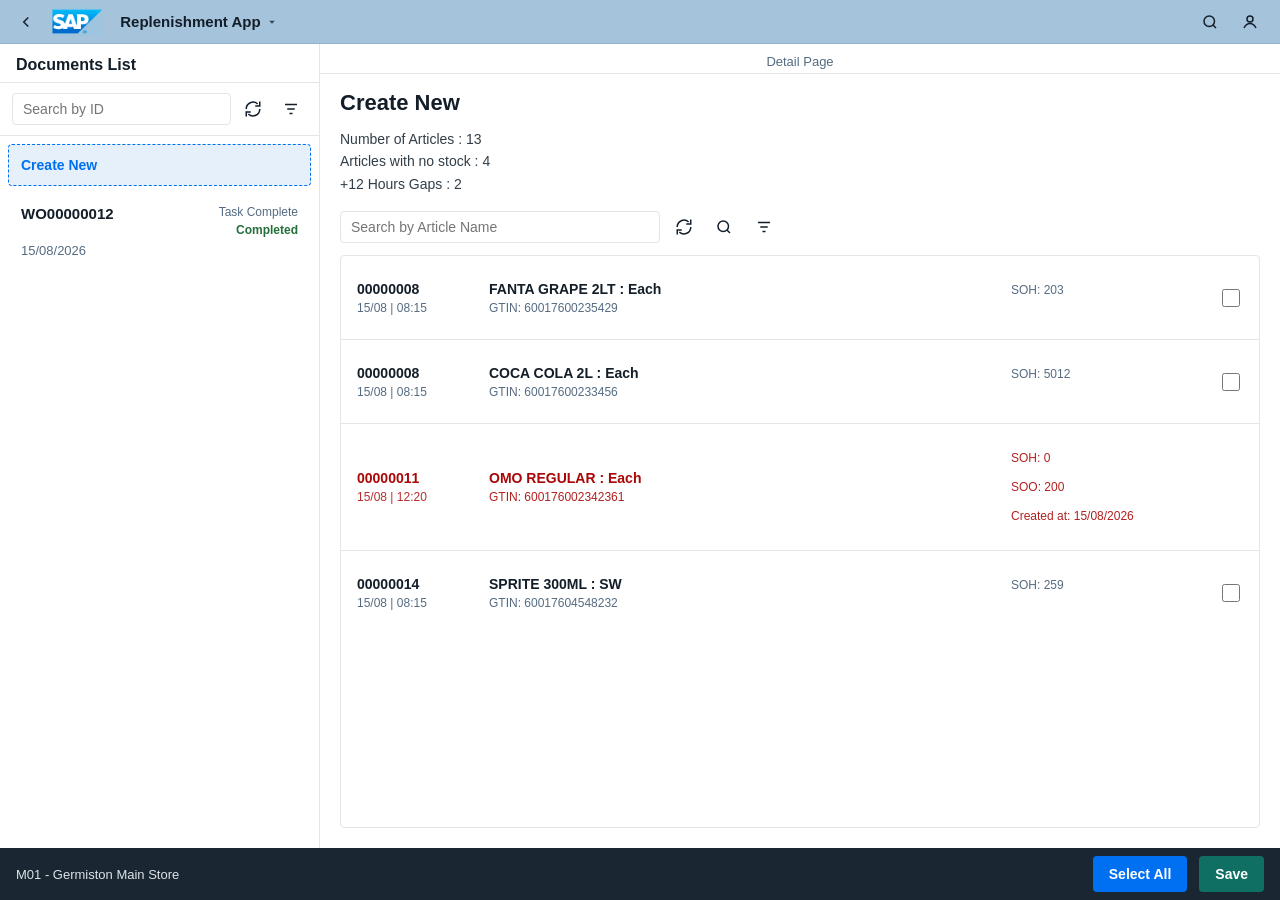
==== prototype/gap-scan/index.html @ 7745e5ff "Initial commit: replenishment gap-scan prototype and Streamlit app - Gap-scan HTML/JS/CSS prototype " ====
<!DOCTYPE html>
<html lang="en">
  <head>
    <meta charset="UTF-8" />
    <meta name="viewport" content="width=device-width, initial-scale=1.0" />
    <title>Replenishment App</title>
    <link rel="stylesheet" href="styles.css" />
  </head>
  <body>
    <div class="app">
      <header class="shell" role="banner">
        <div class="shell__left">
          <button type="button" class="shell__btn" aria-label="Back">
            <svg width="18" height="18" viewBox="0 0 24 24" fill="none" stroke="currentColor" stroke-width="2" aria-hidden="true">
              <path d="M15 18l-6-6 6-6" />
            </svg>
          </button>
          <div class="shell__logo">
            <img
              class="shell__logo-img"
              src="assets/sap-logo.png"
              alt="SAP"
              width="60"
              height="30"
            />
          </div>
          <div class="shell__title-wrap">
            <button type="button" class="shell__title">
              Replenishment App
              <svg class="shell__chevron" viewBox="0 0 24 24" fill="currentColor" aria-hidden="true">
                <path d="M7 10l5 5 5-5H7z" />
              </svg>
            </button>
          </div>
        </div>
        <div class="shell__right">
          <button type="button" class="shell__btn" aria-label="Search">
            <svg width="18" height="18" viewBox="0 0 24 24" fill="none" stroke="currentColor" stroke-width="2">
              <circle cx="11" cy="11" r="7" />
              <path d="M20 20l-4-4" />
            </svg>
          </button>
          <button type="button" class="shell__btn" aria-label="User profile">
            <svg width="18" height="18" viewBox="0 0 24 24" fill="none" stroke="currentColor" stroke-width="2">
              <circle cx="12" cy="8" r="4" />
              <path d="M4 20c2-4 6-6 8-6s6 2 8 6" />
            </svg>
          </button>
        </div>
      </header>

      <div class="main-split">
        <aside class="master" aria-label="Documents list">
          <div class="master__header">Documents List</div>
          <div class="master__toolbar">
            <div class="search-field">
              <input id="doc-search" type="search" placeholder="Search by ID" autocomplete="off" />
            </div>
            <button type="button" class="icon-btn" id="btn-refresh-docs" aria-label="Refresh">
              <svg width="18" height="18" viewBox="0 0 24 24" fill="none" stroke="currentColor" stroke-width="2">
                <path d="M21 2v6h-6M3 12a9 9 0 0115.2-6.7M3 22v-6h6M21 12a9 9 0 01-15.2 6.7" />
              </svg>
            </button>
            <button type="button" class="icon-btn" id="btn-filter-docs" aria-label="Filter">
              <svg width="18" height="18" viewBox="0 0 24 24" fill="none" stroke="currentColor" stroke-width="2">
                <path d="M4 6h16M7 12h10M10 18h4" />
              </svg>
            </button>
          </div>
          <div class="master__list" id="master-list"></div>
        </aside>

        <main class="detail">
          <div class="detail__page-label">Detail Page</div>
          <div class="detail__body">
            <h1 class="detail__title" id="detail-title">Create New</h1>
            <ul class="detail__summary" id="detail-summary"></ul>
            <div class="detail__toolbar">
              <div class="search-field">
                <input id="article-search" type="search" placeholder="Search by Article Name" autocomplete="off" />
              </div>
              <button type="button" class="icon-btn" id="btn-refresh-articles" aria-label="Refresh">
                <svg width="18" height="18" viewBox="0 0 24 24" fill="none" stroke="currentColor" stroke-width="2">
                  <path d="M21 2v6h-6M3 12a9 9 0 0115.2-6.7M3 22v-6h6M21 12a9 9 0 01-15.2 6.7" />
                </svg>
              </button>
              <button type="button" class="icon-btn" aria-label="Search">
                <svg width="18" height="18" viewBox="0 0 24 24" fill="none" stroke="currentColor" stroke-width="2">
                  <circle cx="11" cy="11" r="7" />
                  <path d="M20 20l-4-4" />
                </svg>
              </button>
              <button type="button" class="icon-btn" id="btn-filter-articles" aria-label="Filter">
                <svg width="18" height="18" viewBox="0 0 24 24" fill="none" stroke="currentColor" stroke-width="2">
                  <path d="M4 6h16M7 12h10M10 18h4" />
                </svg>
              </button>
              <div class="detail__toolbar-spacer"></div>
            </div>
            <div class="article-list" id="article-list"></div>
          </div>
        </main>
      </div>

      <footer class="footer">
        <span class="footer__store">M01 - Germiston Main Store</span>
        <div class="footer__actions" id="footer-actions-create">
          <button type="button" class="btn btn--secondary" id="btn-select-all">Select All</button>
          <button type="button" class="btn btn--primary" id="btn-save">Save</button>
        </div>
        <div class="footer__actions" id="footer-actions-replenish" hidden>
          <button type="button" class="btn btn--close-task" id="btn-close-task">Close</button>
        </div>
      </footer>
    </div>

    <div class="toast" id="toast" role="status" aria-live="polite"></div>

    <div
      class="modal-backdrop fill-modal-backdrop"
      id="fill-modal-backdrop"
      hidden
      aria-hidden="true"
    >
      <div
        class="modal-dialog fill-modal-dialog"
        role="dialog"
        aria-modal="true"
        aria-labelledby="fill-modal-title"
      >
        <div class="modal__header">
          <h2 class="modal__title" id="fill-modal-title">Close Gap</h2>
        </div>
        <div class="modal__body">
          <p class="fill-modal__line">
            <span class="modal__label">Article :</span>
            <span id="fill-modal-article-name"></span>
          </p>
          <p class="fill-modal__line">
            <span class="modal__label">Close Gap :</span>
            Aisle 1 | Shelf 1
          </p>
          <div class="fill-modal__choices" role="group" aria-label="Fill status">
            <label class="fill-modal__choice">
              <input type="radio" name="fill-gap-status" value="Filled in full" />
              Filled in full
            </label>
            <label class="fill-modal__choice">
              <input type="radio" name="fill-gap-status" value="Limited stock" />
              Limited stock
            </label>
          </div>
        </div>
        <div class="filter-modal__footer fill-modal__footer-actions">
          <button type="button" class="filter-modal__cancel" id="fill-cancel">Cancel</button>
          <button type="button" class="filter-modal__execute" id="fill-save">Save</button>
        </div>
      </div>
    </div>

    <div
      class="modal-backdrop"
      id="article-modal-backdrop"
      hidden
      aria-hidden="true"
    >
      <div
        class="modal-dialog"
        role="dialog"
        aria-modal="true"
        aria-labelledby="article-modal-title"
      >
        <div class="modal__header">
          <h2 class="modal__title" id="article-modal-title">Articles Details</h2>
        </div>
        <div class="modal__body">
          <div class="modal__product" id="modal-product"></div>
          <div class="modal__meta">
            <div class="modal__meta-row">
              <span class="modal__label">Article Number:</span>
              <span id="modal-article-num"></span>
            </div>
            <div class="modal__meta-row">
              <span class="modal__label">GTIN:</span>
              <span id="modal-gtin"></span>
            </div>
          </div>
          <h3 class="modal__section-title">Stock On Hand</h3>
          <div class="modal__stock-hand" id="modal-stock-hand"></div>
          <h3 class="modal__section-title">Stock on order</h3>
          <div class="modal__order">
            <div class="modal__order-row">
              <span class="modal__order-label">Last order date :</span>
              <span id="modal-order-date"></span>
            </div>
            <div class="modal__order-row">
              <span class="modal__order-label">Quantity :</span>
              <span id="modal-order-qty"></span>
            </div>
            <div class="modal__order-row">
              <span class="modal__order-label">Expected Delivery Date :</span>
              <span id="modal-order-edd"></span>
            </div>
          </div>
        </div>
        <div class="modal__footer">
          <button type="button" class="modal__close-btn" id="modal-close">
            Close
          </button>
        </div>
      </div>
    </div>

    <div
      class="modal-backdrop repl-select-backdrop"
      id="repl-select-backdrop"
      hidden
      aria-hidden="true"
    >
      <div
        class="modal-dialog repl-select-dialog"
        role="dialog"
        aria-modal="true"
        aria-labelledby="repl-select-title"
      >
        <div class="modal__header">
          <h2 class="modal__title" id="repl-select-title">
            Article details &amp; replenishment
          </h2>
        </div>
        <div class="modal__body">
          <div class="modal__product" id="repl-modal-product"></div>
          <div class="modal__meta">
            <div class="modal__meta-row">
              <span class="modal__label">Article Number:</span>
              <span id="repl-modal-article-num"></span>
            </div>
            <div class="modal__meta-row">
              <span class="modal__label">GTIN:</span>
              <span id="repl-modal-gtin"></span>
            </div>
          </div>
          <div class="modal__meta-row repl-modal__location-row">
            <span class="modal__label">Gap Location:</span>
            <span id="repl-modal-location"></span>
          </div>
          <div class="repl-modal__divider" role="presentation"></div>
          <h3 class="modal__section-title">Replenishment</h3>
          <p class="repl-modal__hint">
            Select <strong>Replenished</strong> first; then choose a <strong>Code</strong> allowed for that
            value (see ReplenishedCodes).
          </p>
          <div class="repl-modal__field">
            <label class="filter-field__label" for="repl-value">Replenished</label>
            <select id="repl-value" class="filter-select" autocomplete="off">
              <option value="">Select…</option>
              <option value="Yes">Yes</option>
              <option value="No">No</option>
            </select>
          </div>
          <div class="repl-modal__field">
            <label class="filter-field__label" for="repl-code">Code</label>
            <select id="repl-code" class="filter-select" autocomplete="off" disabled></select>
          </div>
        </div>
        <div class="filter-modal__footer repl-modal__footer">
          <button type="button" class="filter-modal__cancel" id="repl-select-cancel">
            Cancel
          </button>
          <button type="button" class="filter-modal__execute" id="repl-select-save">
            Save
          </button>
        </div>
      </div>
    </div>

    <div
      class="modal-backdrop filter-modal-backdrop"
      id="filter-modal-backdrop"
      hidden
      aria-hidden="true"
    >
      <div
        class="modal-dialog filter-modal-dialog"
        role="dialog"
        aria-modal="true"
        aria-labelledby="filter-modal-title"
      >
        <div class="filter-modal__header">
          <h2 class="filter-modal__title" id="filter-modal-title">
            Articles Filter
          </h2>
        </div>
        <div class="filter-modal__body">
          <div class="filter-field">
            <label class="filter-field__label" for="filter-scanner"
              >GAP scanner name:</label
            >
            <select
              id="filter-scanner"
              class="filter-select"
              autocomplete="off"
            ></select>
          </div>
          <div class="filter-field">
            <label class="filter-field__label" for="filter-division"
              >Division:</label
            >
            <select
              id="filter-division"
              class="filter-select"
              autocomplete="off"
            ></select>
          </div>
          <div class="filter-field">
            <label class="filter-field__label" for="filter-department"
              >Department:</label
            >
            <select
              id="filter-department"
              class="filter-select"
              autocomplete="off"
            ></select>
          </div>
          <div class="filter-field">
            <label class="filter-field__label" for="filter-bmc">BMC:</label>
            <select id="filter-bmc" class="filter-select" autocomplete="off"></select>
          </div>
        </div>
        <div class="filter-modal__footer">
          <button type="button" class="filter-modal__cancel" id="filter-cancel">
            Cancel
          </button>
          <button type="button" class="filter-modal__execute" id="filter-execute">
            Execute
          </button>
        </div>
      </div>
    </div>

    <div
      class="modal-backdrop remove-article-backdrop"
      id="remove-article-backdrop"
      hidden
      aria-hidden="true"
    >
      <div
        class="modal-dialog remove-article-dialog"
        role="dialog"
        aria-modal="true"
        aria-labelledby="remove-article-title"
      >
        <div class="modal__header">
          <h2 class="modal__title" id="remove-article-title">Remove Article</h2>
        </div>
        <div class="modal__body">
          <div class="remove-article__field">
            <label class="filter-field__label" for="remove-location">Scan / Enter location:</label>
            <input
              id="remove-location"
              class="filter-select remove-article__input"
              type="text"
              autocomplete="off"
              placeholder="Enter location"
            />
          </div>
          <div class="remove-article__field">
            <label class="filter-field__label" for="remove-gtin">Scan GTIN:</label>
            <input
              id="remove-gtin"
              class="filter-select remove-article__input"
              type="text"
              autocomplete="off"
              placeholder="Scan GTIN"
            />
          </div>
          <div class="remove-article__field">
            <label class="filter-field__label" for="remove-qty">Enter Quantity:</label>
            <input
              id="remove-qty"
              class="filter-select remove-article__input"
              type="number"
              inputmode="numeric"
              min="0"
              autocomplete="off"
              placeholder="0"
            />
          </div>
          <div class="remove-article__field">
            <label class="filter-field__label" for="remove-exp">Exp/Best before Date: DD/MM only</label>
            <input
              id="remove-exp"
              class="filter-select remove-article__input"
              type="text"
              inputmode="numeric"
              autocomplete="off"
              placeholder="DD/MM"
            />
          </div>
        </div>
        <div class="filter-modal__footer remove-article__footer">
          <button type="button" class="remove-article__bin" id="remove-bin" aria-label="Article not found">
            <svg viewBox="0 0 24 24" aria-hidden="true">
              <path
                fill="currentColor"
                d="M9 3h6l1 2h4v2H4V5h4l1-2zm1 6h2v10h-2V9zm4 0h2v10h-2V9zM7 9h2v10H7V9z"
              />
            </svg>
          </button>

          <div class="remove-article__footer-actions">
            <button type="button" class="filter-modal__cancel" id="remove-cancel">
              Cancel
            </button>
            <button type="button" class="filter-modal__execute" id="remove-confirm">
              Save
            </button>
          </div>
        </div>
      </div>
    </div>

    <div
      class="modal-backdrop article-not-found-backdrop"
      id="article-not-found-backdrop"
      hidden
      aria-hidden="true"
    >
      <div
        class="modal-dialog article-not-found-dialog"
        role="dialog"
        aria-modal="true"
        aria-labelledby="article-not-found-title"
      >
        <div class="modal__header">
          <h2 class="modal__title" id="article-not-found-title">Article Not Found</h2>
        </div>
        <div class="modal__body">
          <div class="remove-article__field">
            <label class="filter-field__label">Reason</label>
            <div class="anf__reasons">
              <label class="anf__reason">
                <input type="radio" name="anf-reason" value="Stock not found" />
                Stock not found
              </label>
              <label class="anf__reason">
                <input type="radio" name="anf-reason" value="Damaged Stock" />
                Damaged Stock
              </label>
              <label class="anf__reason">
                <input type="radio" name="anf-reason" value="Exp Stock" />
                Exp Stock
              </label>
            </div>
          </div>

          <div class="remove-article__field" id="anf-location-field" hidden>
            <label class="filter-field__label" for="anf-location">Scan / Enter Location</label>
            <input
              id="anf-location"
              class="filter-select remove-article__input"
              type="text"
              autocomplete="off"
              placeholder="Enter location"
            />
          </div>
        </div>
        <div class="filter-modal__footer">
          <button type="button" class="filter-modal__cancel" id="anf-cancel">
            Cancel
          </button>
          <button type="button" class="filter-modal__execute" id="anf-save">
            Save
          </button>
        </div>
      </div>
    </div>

    <div class="modal-backdrop error-backdrop" id="error-backdrop" hidden aria-hidden="true">
      <div
        class="modal-dialog error-dialog"
        role="dialog"
        aria-modal="true"
        aria-labelledby="error-title"
      >
        <div class="modal__header">
          <h2 class="modal__title" id="error-title">Error</h2>
        </div>
        <div class="modal__body">
          <p class="error__text" id="error-message">Task not finished</p>
        </div>
        <div class="filter-modal__footer">
          <button type="button" class="filter-modal__execute" id="error-close">
            Close
          </button>
        </div>
      </div>
    </div>

    <div
      class="modal-backdrop close-gap-scan-error-backdrop"
      id="close-gap-scan-error-backdrop"
      hidden
      aria-hidden="true"
    >
      <div
        class="modal-dialog error-dialog"
        role="dialog"
        aria-modal="true"
        aria-labelledby="close-gap-scan-error-title"
      >
        <div class="modal__header">
          <h2 class="modal__title" id="close-gap-scan-error-title">ERROR SCREEN</h2>
        </div>
        <div class="modal__body">
          <p class="error__text">Article not for this task</p>
        </div>
        <div class="filter-modal__footer">
          <button type="button" class="filter-modal__execute" id="close-gap-scan-error-close">
            Close
          </button>
        </div>
      </div>
    </div>

    <div
      class="modal-backdrop task-complete-backdrop"
      id="task-complete-backdrop"
      hidden
      aria-hidden="true"
    >
      <div
        class="modal-dialog error-dialog"
        role="dialog"
        aria-modal="true"
        aria-labelledby="task-complete-title"
      >
        <div class="modal__header">
          <h2 class="modal__title" id="task-complete-title">TASK COMPLETE</h2>
        </div>
        <div class="modal__body">
          <p class="error__text">All articles for this task have been scanned.</p>
        </div>
        <div class="filter-modal__footer">
          <button type="button" class="filter-modal__execute" id="task-complete-close">
            Close
          </button>
        </div>
      </div>
    </div>

    <script src="app.js"></script>
  </body>
</html>
---- prototype/gap-scan/styles.css ----
/* Replenishment App — SAP Fiori–style prototype (Horizon-inspired) */

:root {
  --shell-bg: #a6c3dc;
  --shell-border: #8eb4cf;
  --shell-text: #131e29;
  --surface: #ffffff;
  --surface-subtle: #f7f7f7;
  --border: #e5e5e5;
  --accent-blue: #0070f2;
  --accent-blue-hover: #0057c7;
  --positive: #256f3a;
  --negative: #aa0808;
  --footer-bg: #1a2733;
  --footer-text: #e9eef2;
  --save-bg: #0f6f62;
  --save-hover: #0d5c52;
  --focus: #0070f2;
  --font-stack: "72", "72full", -apple-system, BlinkMacSystemFont, "Segoe UI", Roboto,
    "Helvetica Neue", Arial, sans-serif;
}

*,
*::before,
*::after {
  box-sizing: border-box;
}

html,
body {
  margin: 0;
  height: 100%;
  font-family: var(--font-stack);
  font-size: 14px;
  color: var(--shell-text);
  background: var(--surface-subtle);
  -webkit-font-smoothing: antialiased;
}

button {
  font-family: inherit;
  cursor: pointer;
}

.app {
  display: flex;
  flex-direction: column;
  min-height: 100vh;
}

/* —— Shell bar —— */
.shell {
  display: flex;
  align-items: center;
  justify-content: space-between;
  height: 44px;
  padding: 0 12px 0 8px;
  background: var(--shell-bg);
  border-bottom: 1px solid var(--shell-border);
  flex-shrink: 0;
}

.shell__left,
.shell__right {
  display: flex;
  align-items: center;
  gap: 4px;
}

.shell__btn {
  display: inline-flex;
  align-items: center;
  justify-content: center;
  width: 36px;
  height: 36px;
  border: none;
  border-radius: 4px;
  background: transparent;
  color: var(--shell-text);
}

.shell__btn:hover {
  background: rgba(0, 0, 0, 0.06);
}

.shell__btn:focus-visible {
  outline: 2px solid var(--focus);
  outline-offset: 1px;
}

.shell__logo {
  display: flex;
  align-items: center;
  margin-left: 4px;
  margin-right: 8px;
}

.shell__logo-img {
  display: block;
  height: 30px;
  width: auto;
  max-width: 72px;
  object-fit: contain;
  flex-shrink: 0;
}

.shell__title-wrap {
  display: flex;
  align-items: center;
  gap: 2px;
}

.shell__title {
  font-size: 15px;
  font-weight: 600;
  color: var(--shell-text);
  border: none;
  background: transparent;
  display: inline-flex;
  align-items: center;
  gap: 4px;
  padding: 4px 6px;
  border-radius: 4px;
}

.shell__title:hover {
  background: rgba(0, 0, 0, 0.06);
}

.shell__chevron {
  width: 14px;
  height: 14px;
  opacity: 0.75;
}

/* —— Main split —— */
.main-split {
  display: flex;
  flex: 1;
  min-height: 0;
}

.master {
  width: 320px;
  min-width: 280px;
  max-width: 40vw;
  background: var(--surface);
  border-right: 1px solid var(--border);
  display: flex;
  flex-direction: column;
}

.master__header {
  padding: 12px 16px 8px;
  font-size: 16px;
  font-weight: 600;
  border-bottom: 1px solid var(--border);
}

.master__toolbar {
  display: flex;
  align-items: center;
  gap: 6px;
  padding: 10px 12px;
  border-bottom: 1px solid var(--border);
}

.search-field {
  flex: 1;
  display: flex;
  align-items: center;
  border: 1px solid var(--border);
  border-radius: 4px;
  background: var(--surface);
  min-height: 32px;
  padding: 0 8px;
}

.search-field:focus-within {
  border-color: var(--accent-blue);
  box-shadow: 0 0 0 1px var(--accent-blue);
}

.search-field input {
  flex: 1;
  border: none;
  outline: none;
  font-size: 14px;
  min-width: 0;
  background: transparent;
}

.icon-btn {
  width: 32px;
  height: 32px;
  border: none;
  border-radius: 4px;
  background: transparent;
  color: var(--shell-text);
  display: inline-flex;
  align-items: center;
  justify-content: center;
}

.icon-btn:hover {
  background: rgba(0, 0, 0, 0.06);
}

.master__list {
  flex: 1;
  overflow-y: auto;
  padding: 8px 0;
}

.doc-item {
  margin: 0 8px 6px;
  padding: 12px;
  border: 1px solid transparent;
  border-radius: 4px;
  cursor: pointer;
  text-align: left;
  width: calc(100% - 16px);
  background: var(--surface);
  font: inherit;
  color: inherit;
}

.doc-item:hover {
  background: var(--surface-subtle);
}

.doc-item.is-selected {
  background: #e5f0fa;
  border-color: var(--accent-blue);
}

.doc-item--action {
  font-weight: 600;
  color: var(--accent-blue);
  border: 1px dashed var(--border);
}

.doc-item--action:hover {
  background: #e5f0fa;
  border-color: var(--accent-blue);
}

.doc-item__row1 {
  display: flex;
  justify-content: space-between;
  align-items: flex-start;
  gap: 8px;
}

.doc-item__id {
  font-weight: 600;
  font-size: 15px;
}

.doc-item__meta {
  margin-top: 6px;
  font-size: 13px;
  color: #556b82;
}

.doc-item__badges {
  display: flex;
  flex-direction: column;
  align-items: flex-end;
  gap: 4px;
  font-size: 12px;
}

.badge-muted {
  color: #556b82;
}

.badge-success {
  color: var(--positive);
  font-weight: 600;
}

/* —— Detail —— */
.detail {
  flex: 1;
  display: flex;
  flex-direction: column;
  min-width: 0;
  background: var(--surface);
}

.detail__page-label {
  text-align: center;
  padding: 10px 16px 4px;
  font-size: 13px;
  color: #556b82;
  border-bottom: 1px solid var(--border);
}

.detail__body {
  flex: 1;
  display: flex;
  flex-direction: column;
  min-height: 0;
  padding: 16px 20px 0;
}

.detail__title {
  font-size: 22px;
  font-weight: 600;
  margin: 0 0 12px;
}

.detail__summary {
  margin: 0 0 16px;
  padding: 0;
  list-style: none;
  font-size: 14px;
  line-height: 1.6;
  color: #323e48;
}

.detail__summary-grid {
  display: grid;
  grid-template-columns: 1fr 1fr;
  gap: 12px 40px;
  margin: 0 0 16px;
  font-size: 14px;
  line-height: 1.6;
  color: #323e48;
}

.detail__summary-col {
  margin: 0;
  padding: 0;
  list-style: none;
}

.detail__summary-head {
  font-size: 12px;
  font-weight: 600;
  color: #556b82;
  margin: 0 0 8px;
  letter-spacing: 0.02em;
}

.detail__summary-woid {
  font-weight: 600;
  color: var(--shell-text);
  margin-bottom: 4px;
}

.detail__summary-grid--replenish {
  align-items: start;
}

.detail__summary-col--right {
  text-align: right;
}

@media (max-width: 900px) {
  .detail__summary-col--right {
    text-align: left;
  }
}

.detail__summary-col--full {
  grid-column: 1 / -1;
}

.merch__status-exception {
  color: var(--negative);
  font-weight: 600;
}

.merch__row-exception td {
  color: #8a949e;
}

.detail__toolbar {
  display: flex;
  align-items: center;
  gap: 8px;
  margin-bottom: 12px;
}

.detail__toolbar .search-field {
  max-width: 320px;
}

.detail__toolbar-spacer {
  flex: 1;
}

.article-list {
  flex: 1;
  overflow-y: auto;
  border: 1px solid var(--border);
  border-radius: 4px;
  margin-bottom: 72px;
}

.article-row {
  display: grid;
  grid-template-columns: 120px 1fr minmax(140px, 180px) 40px;
  gap: 12px;
  align-items: center;
  padding: 12px 16px;
  border-bottom: 1px solid var(--border);
}

.article-row:last-child {
  border-bottom: none;
}

.article-row.is-error {
  color: var(--negative);
}

.article-row.is-error .article-row__name {
  color: var(--negative);
}

.article-row__id {
  font-size: 13px;
}

.article-row__id strong {
  display: block;
  font-size: 14px;
  color: inherit;
}

.article-row__time {
  font-size: 12px;
  color: #556b82;
  margin-top: 4px;
}

.article-row.is-error .article-row__time {
  color: rgba(170, 8, 8, 0.85);
}

.article-row__name {
  font-weight: 600;
  font-size: 14px;
  margin-bottom: 4px;
  color: var(--shell-text);
}

.article-row__sub {
  font-size: 12px;
  color: #556b82;
}

.article-row.is-error .article-row__sub {
  color: rgba(170, 8, 8, 0.9);
}

.article-row.is-error .article-row__sub-lines .article-row__sub {
  color: rgba(170, 8, 8, 0.9);
}

.article-row__loc {
  font-size: 13px;
  white-space: pre-line;
}

.link-like {
  background: none;
  border: none;
  padding: 0;
  color: var(--accent-blue);
  font-size: 13px;
  text-decoration: underline;
  cursor: pointer;
}

.link-like:hover {
  color: var(--accent-blue-hover);
}

.row-check {
  width: 18px;
  height: 18px;
  accent-color: var(--accent-blue);
  justify-self: end;
}

.article-row__check-spacer {
  width: 18px;
  height: 18px;
  justify-self: end;
  display: inline-block;
}

.badge-progress {
  color: #e76500;
  font-weight: 600;
}

/* —— Replenishment (WO in progress) article rows —— */
.article-list--replenishment {
  border-radius: 4px;
}

.repl-header {
  display: grid;
  grid-template-columns: minmax(220px, 1.2fr) minmax(240px, 2fr) 80px;
  gap: 12px 16px;
  align-items: center;
  padding: 10px 16px;
  border-bottom: 1px solid var(--border);
  background: var(--surface-subtle);
  font-size: 12px;
  font-weight: 600;
  color: #556b82;
}

.repl-header__cell:last-child {
  justify-self: end;
  text-align: right;
}

.repl-row__gtin {
  margin-top: 4px;
  font-size: 13px;
  font-weight: 400;
  color: #323e48;
}

.repl-row__stock-line {
  font-size: 13px;
  color: #323e48;
  line-height: 1.45;
}

.repl-row__stock {
  display: flex;
  flex-direction: column;
  gap: 2px;
}

.repl-row {
  display: grid;
  grid-template-columns: minmax(220px, 1.2fr) minmax(240px, 2fr) 80px;
  gap: 12px 16px;
  align-items: center;
  padding: 14px 16px;
  border-bottom: 1px solid var(--border);
}

.repl-row:last-child {
  border-bottom: none;
}

.repl-row__name {
  font-weight: 600;
  font-size: 14px;
  color: var(--shell-text);
}

.repl-row__article-line {
  font-size: 13px;
  color: #556b82;
  line-height: 1.45;
}

.repl-row__location {
  font-size: 13px;
  color: #323e48;
}

.repl-row__status {
  font-size: 13px;
  justify-self: end;
  text-align: right;
}

.repl-row__status-stack {
  display: flex;
  flex-direction: column;
  align-items: flex-end;
  gap: 2px;
  line-height: 1.35;
}

.repl-row__status-yes {
  color: var(--positive);
  font-weight: 600;
}

.repl-row__status-full {
  color: var(--shell-text);
  font-weight: 600;
}

.repl-row__status-no {
  color: var(--negative);
  font-weight: 600;
}

.repl-row__status-damage {
  color: var(--shell-text);
  font-weight: 600;
}

.repl-row__status-code {
  color: var(--shell-text);
  font-weight: 600;
}

.repl-row__status-muted {
  color: #8a949e;
  font-size: 13px;
}

/* Replenishment selection modal (above other modals) */
.repl-select-backdrop {
  z-index: 220;
}

.repl-select-dialog {
  max-width: 520px;
}

.repl-modal__location-row {
  margin-bottom: 12px;
}

.repl-modal__divider {
  height: 1px;
  background: var(--border);
  margin: 20px 0 8px;
}

.repl-modal__hint {
  margin: 0 0 14px;
  font-size: 13px;
  line-height: 1.45;
  color: #556b82;
}

.repl-modal__field {
  margin-bottom: 14px;
}

.repl-modal__footer.filter-modal__footer {
  margin-top: 0;
}

/* —— Footer —— */
.footer {
  position: fixed;
  bottom: 0;
  left: 0;
  right: 0;
  height: 52px;
  padding: 0 16px;
  background: var(--footer-bg);
  color: var(--footer-text);
  display: flex;
  align-items: center;
  gap: 16px;
  flex-shrink: 0;
  z-index: 10;
}

.footer__store {
  font-size: 13px;
  opacity: 0.95;
  min-width: 200px;
}

.footer__actions {
  flex: 1;
  display: flex;
  justify-content: flex-end;
  align-items: center;
  gap: 12px;
}

/* [hidden] must win over display:flex above (otherwise both button groups show). */
.footer__actions[hidden] {
  display: none !important;
}

.btn {
  min-height: 36px;
  padding: 0 16px;
  border-radius: 4px;
  font-size: 14px;
  font-weight: 600;
  border: none;
}

.btn--secondary {
  background: var(--accent-blue);
  color: #fff;
}

.btn--secondary:hover {
  background: var(--accent-blue-hover);
}

.btn--primary {
  background: var(--save-bg);
  color: #fff;
}

.btn--primary:hover {
  background: var(--save-hover);
}

.btn--close-task {
  background: #0f6f62;
  color: #fff;
}

.btn--close-task:hover {
  background: #0d5c52;
}

.toast {
  position: fixed;
  bottom: 64px;
  left: 50%;
  transform: translateX(-50%) translateY(20px);
  background: var(--shell-text);
  color: #fff;
  padding: 10px 20px;
  border-radius: 4px;
  font-size: 14px;
  opacity: 0;
  pointer-events: none;
  transition: opacity 0.2s, transform 0.2s;
  z-index: 20;
}

.toast.is-visible {
  opacity: 1;
  transform: translateX(-50%) translateY(0);
}

.detail-placeholder {
  margin: 24px 16px;
  font-size: 14px;
  color: #556b82;
  line-height: 1.5;
}

.article-row__sub-lines {
  display: flex;
  flex-direction: column;
  gap: 2px;
}

/* —— Articles Details modal (Fiori-style) —— */
.modal-backdrop {
  position: fixed;
  inset: 0;
  z-index: 200;
  display: flex;
  align-items: center;
  justify-content: center;
  padding: 24px;
  background: rgba(10, 20, 30, 0.45);
}

.modal-backdrop[hidden] {
  display: none !important;
}

.modal-dialog {
  width: 100%;
  max-width: 520px;
  max-height: calc(100vh - 48px);
  overflow: hidden;
  display: flex;
  flex-direction: column;
  background: var(--surface);
  border-radius: 4px;
  box-shadow: 0 8px 32px rgba(0, 0, 0, 0.25);
  border: 1px solid var(--border);
}

.modal__header {
  padding: 16px 20px 12px;
  border-bottom: 1px solid var(--border);
  flex-shrink: 0;
}

.modal__title {
  margin: 0;
  font-size: 18px;
  font-weight: 600;
  color: var(--shell-text);
}

.modal__body {
  padding: 16px 20px 20px;
  overflow-y: auto;
  flex: 1;
}

.modal__product {
  font-size: 15px;
  font-weight: 600;
  color: var(--shell-text);
  margin-bottom: 12px;
  line-height: 1.4;
}

.modal__meta {
  margin-bottom: 20px;
  font-size: 14px;
  line-height: 1.6;
  color: #323e48;
}

.modal__meta-row {
  margin-bottom: 4px;
}

.modal__label {
  font-weight: 600;
  color: var(--shell-text);
  margin-right: 6px;
}

.modal__section-title {
  margin: 0 0 8px;
  font-size: 14px;
  font-weight: 600;
  color: var(--shell-text);
}

.modal__section-title:not(:first-of-type) {
  margin-top: 20px;
}

.modal__stock-hand {
  font-size: 14px;
  line-height: 1.7;
  color: #323e48;
}

.modal__stock-line {
  margin: 0;
}

.modal__order {
  font-size: 14px;
  line-height: 1.8;
  color: #323e48;
}

.modal__order-row {
  display: flex;
  flex-wrap: wrap;
  gap: 6px 8px;
}

.modal__order-label {
  color: var(--shell-text);
}

.modal__footer {
  flex-shrink: 0;
  display: flex;
  justify-content: flex-end;
  align-items: center;
  padding: 12px 16px;
  background: #354a5f;
  border-top: 1px solid #2a3d4f;
}

.modal__close-btn {
  min-height: 36px;
  padding: 0 18px;
  font-size: 14px;
  font-weight: 600;
  color: #fff;
  background: #0070f2;
  border: none;
  border-radius: 4px;
}

.modal__close-btn:hover {
  background: var(--accent-blue-hover);
}

.modal__close-btn:focus-visible {
  outline: 2px solid #fff;
  outline-offset: 2px;
}

/* —— Articles Filter modal —— */
.filter-modal-backdrop {
  z-index: 210;
}

.filter-modal-dialog {
  max-width: 420px;
}

.filter-modal__header {
  padding: 20px 20px 16px;
  text-align: center;
  border-bottom: none;
  flex-shrink: 0;
}

.filter-modal__title {
  margin: 0;
  font-size: 17px;
  font-weight: 600;
  color: #6a6d70;
}

.filter-modal__body {
  padding: 0 24px 24px;
  display: flex;
  flex-direction: column;
  gap: 16px;
}

.filter-field__label {
  display: block;
  font-size: 13px;
  font-weight: 600;
  color: #323e48;
  margin-bottom: 6px;
}

.filter-select {
  width: 100%;
  min-height: 36px;
  padding: 6px 32px 6px 10px;
  font-size: 14px;
  font-family: inherit;
  color: var(--shell-text);
  background-color: var(--surface);
  border: 1px solid var(--border);
  border-radius: 4px;
  appearance: none;
  background-image: url("data:image/svg+xml,%3Csvg xmlns='http://www.w3.org/2000/svg' width='16' height='16' viewBox='0 0 24 24' fill='%23556b82'%3E%3Cpath d='M7 10l5 5 5-5H7z'/%3E%3C/svg%3E");
  background-repeat: no-repeat;
  background-position: right 8px center;
  cursor: pointer;
}

.filter-select:hover {
  border-color: #b3b3b3;
}

.filter-select:focus {
  outline: none;
  border-color: var(--accent-blue);
  box-shadow: 0 0 0 1px var(--accent-blue);
}

.filter-modal__footer {
  flex-shrink: 0;
  display: flex;
  justify-content: flex-end;
  align-items: center;
  gap: 10px;
  padding: 12px 16px;
  background: #3d4c58;
  border-top: 1px solid #2f3c46;
}

.remove-article-dialog {
  max-width: 420px;
}

.error-dialog {
  max-width: 360px;
}

.close-gap-scan-error-backdrop,
.task-complete-backdrop {
  z-index: 225;
}

.error__text {
  margin: 0;
  font-size: 14px;
  color: #323e48;
}

.repl-row.is-removed {
  background: #f2f3f4;
  color: #8a949e;
}

.repl-row.is-exception {
  background: #f2f3f4;
  color: #8a949e;
}

.repl-row.is-removed .repl-row__name,
.repl-row.is-removed .repl-row__gtin,
.repl-row.is-removed .repl-row__stock-line {
  color: #8a949e;
}

.repl-row.is-exception .repl-row__name,
.repl-row.is-exception .repl-row__gtin,
.repl-row.is-exception .repl-row__stock-line {
  color: #8a949e;
}

.repl-row__status-removed {
  color: var(--positive);
  font-weight: 600;
  font-size: 13px;
}

.repl-row__status-exception {
  color: var(--negative);
  font-weight: 600;
  font-size: 13px;
}

.remove-article__field {
  margin-bottom: 16px;
}

.remove-article__input {
  width: 100%;
}

.remove-article__bin {
  width: 40px;
  height: 40px;
  border: none;
  border-radius: 6px;
  background: rgba(170, 8, 8, 0.08);
  color: var(--negative);
  display: inline-flex;
  align-items: center;
  justify-content: center;
}

.remove-article__bin:hover {
  background: rgba(170, 8, 8, 0.14);
}

.remove-article__bin svg {
  width: 20px;
  height: 20px;
}

.remove-article__footer {
  justify-content: space-between;
}

.remove-article__footer-actions {
  display: inline-flex;
  align-items: center;
  gap: 10px;
}

.article-not-found-dialog {
  max-width: 420px;
}

.fill-modal-dialog {
  max-width: 420px;
}

.fill-modal__footer-actions {
  justify-content: flex-end;
  gap: 10px;
}

.fill-modal__line {
  margin: 0 0 12px;
  font-size: 14px;
  line-height: 1.5;
  color: #323e48;
}

.fill-modal__choices {
  display: flex;
  flex-direction: column;
  gap: 12px;
  margin-top: 16px;
}

.fill-modal__choice {
  display: flex;
  align-items: center;
  gap: 10px;
  font-size: 14px;
  color: #323e48;
  cursor: pointer;
}

.merch {
  border: 1px solid var(--border);
  border-radius: 4px;
  margin-bottom: 72px;
  overflow: hidden;
}

.merch--readonly {
  padding: 0;
}

.merch__toolbar {
  display: flex;
  gap: 10px;
  align-items: center;
  padding: 12px 12px;
  border-bottom: 1px solid var(--border);
  background: var(--surface);
}

.merch__toolbar-label {
  font-size: 13px;
  font-weight: 600;
  color: #556b82;
}

.merch__scan {
  flex: 1;
  min-height: 36px;
  padding: 6px 10px;
  font-size: 14px;
  font-family: inherit;
  color: var(--shell-text);
  background-color: var(--surface);
  border: 1px solid var(--border);
  border-radius: 4px;
  outline: none;
}

.merch__scan:focus {
  border-color: var(--accent-blue);
  box-shadow: 0 0 0 1px var(--accent-blue);
}

.merch__table {
  width: 100%;
  border-collapse: collapse;
  font-size: 13px;
}

.merch__table thead th {
  text-align: left;
  padding: 10px 12px;
  background: var(--surface-subtle);
  border-bottom: 1px solid var(--border);
  color: #556b82;
  font-size: 12px;
  font-weight: 600;
}

.merch__table tbody td {
  padding: 10px 12px;
  border-bottom: 1px solid var(--border);
  color: #323e48;
}

.merch__status-full {
  color: var(--positive);
  font-weight: 600;
}

.merch__status-limited {
  color: #e76500;
  font-weight: 600;
}

.anf__reasons {
  display: flex;
  flex-direction: column;
  gap: 10px;
  font-size: 14px;
  color: #323e48;
}

.anf__reason {
  display: flex;
  align-items: center;
  gap: 10px;
}

.filter-modal__execute {
  min-height: 36px;
  padding: 0 18px;
  font-size: 14px;
  font-weight: 600;
  color: #fff;
  background: #0070f2;
  border: none;
  border-radius: 4px;
}

.filter-modal__execute:hover {
  background: var(--accent-blue-hover);
}

.filter-modal__cancel {
  min-height: 36px;
  padding: 0 18px;
  font-size: 14px;
  font-weight: 600;
  color: #fff;
  background: transparent;
  border: 1px solid rgba(255, 255, 255, 0.65);
  border-radius: 4px;
}

.filter-modal__cancel:hover {
  background: rgba(255, 255, 255, 0.08);
}

@media (max-width: 900px) {
  .detail__summary-grid {
    grid-template-columns: 1fr;
  }

  .main-split {
    flex-direction: column;
  }

  .master {
    width: 100%;
    max-width: none;
    max-height: 40vh;
    border-right: none;
    border-bottom: 1px solid var(--border);
  }

  .article-row {
    grid-template-columns: 1fr 40px;
    grid-template-rows: auto auto;
  }

  .article-row__mid,
  .article-row__loc {
    grid-column: 1 / -1;
  }

  .row-check {
    grid-row: 1;
    grid-column: 2;
  }

  .repl-row {
    grid-template-columns: 1fr;
    gap: 8px;
  }

  .repl-row__status {
    justify-self: start;
    text-align: left;
  }

  .repl-row__status-stack {
    align-items: flex-start;
  }
}
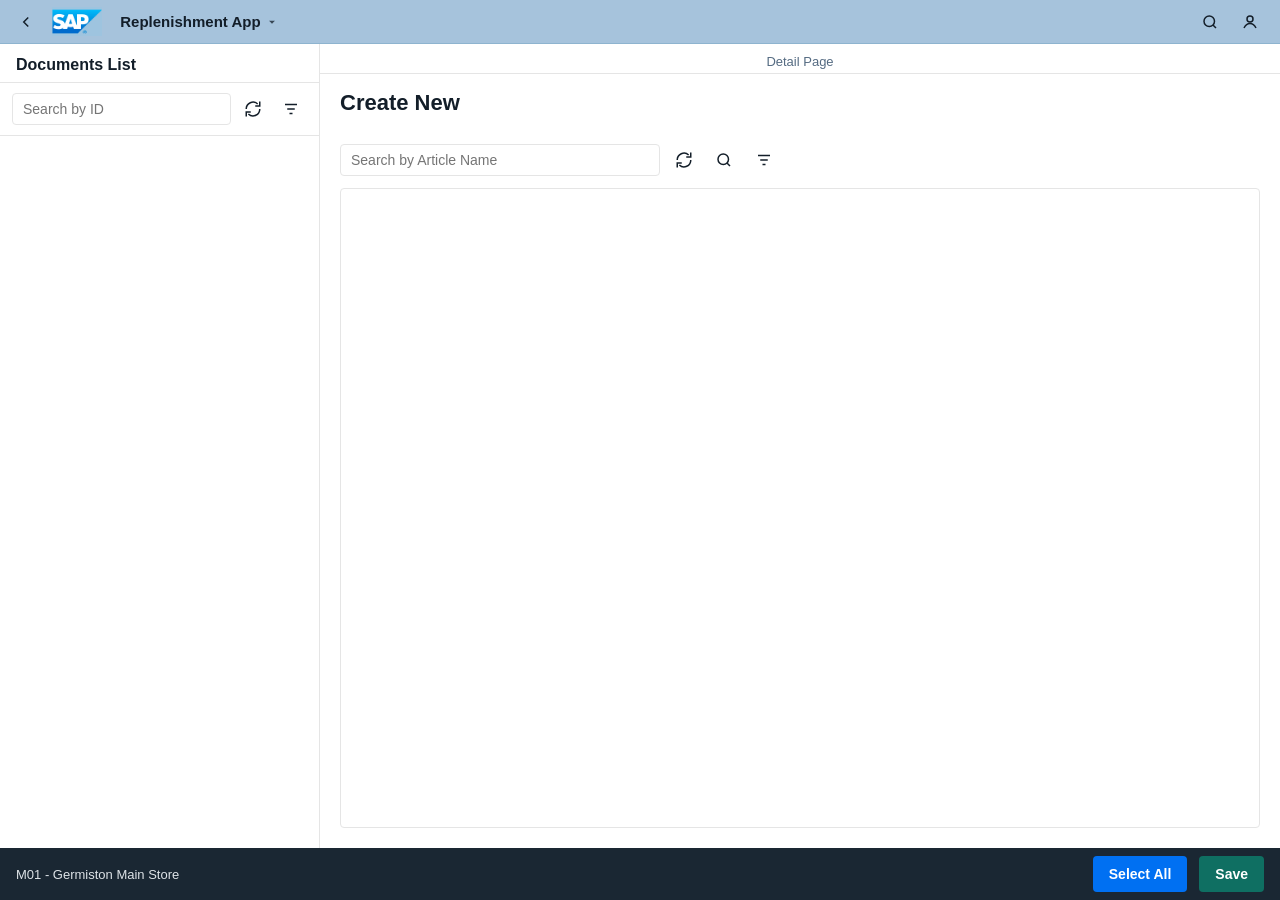
==== commit c89f6565: "Update docs and UI rules for filtering and remove article" ====
--- a/prototype/gap-scan/index.html
+++ b/prototype/gap-scan/index.html
@@ -355,16 +355,6 @@
         </div>
         <div class="modal__body">
           <div class="remove-article__field">
-            <label class="filter-field__label" for="remove-location">Scan / Enter location:</label>
-            <input
-              id="remove-location"
-              class="filter-select remove-article__input"
-              type="text"
-              autocomplete="off"
-              placeholder="Enter location"
-            />
-          </div>
-          <div class="remove-article__field">
             <label class="filter-field__label" for="remove-gtin">Scan GTIN:</label>
             <input
               id="remove-gtin"
@@ -384,17 +374,6 @@
               min="0"
               autocomplete="off"
               placeholder="0"
-            />
-          </div>
-          <div class="remove-article__field">
-            <label class="filter-field__label" for="remove-exp">Exp/Best before Date: DD/MM only</label>
-            <input
-              id="remove-exp"
-              class="filter-select remove-article__input"
-              type="text"
-              inputmode="numeric"
-              autocomplete="off"
-              placeholder="DD/MM"
             />
           </div>
         </div>
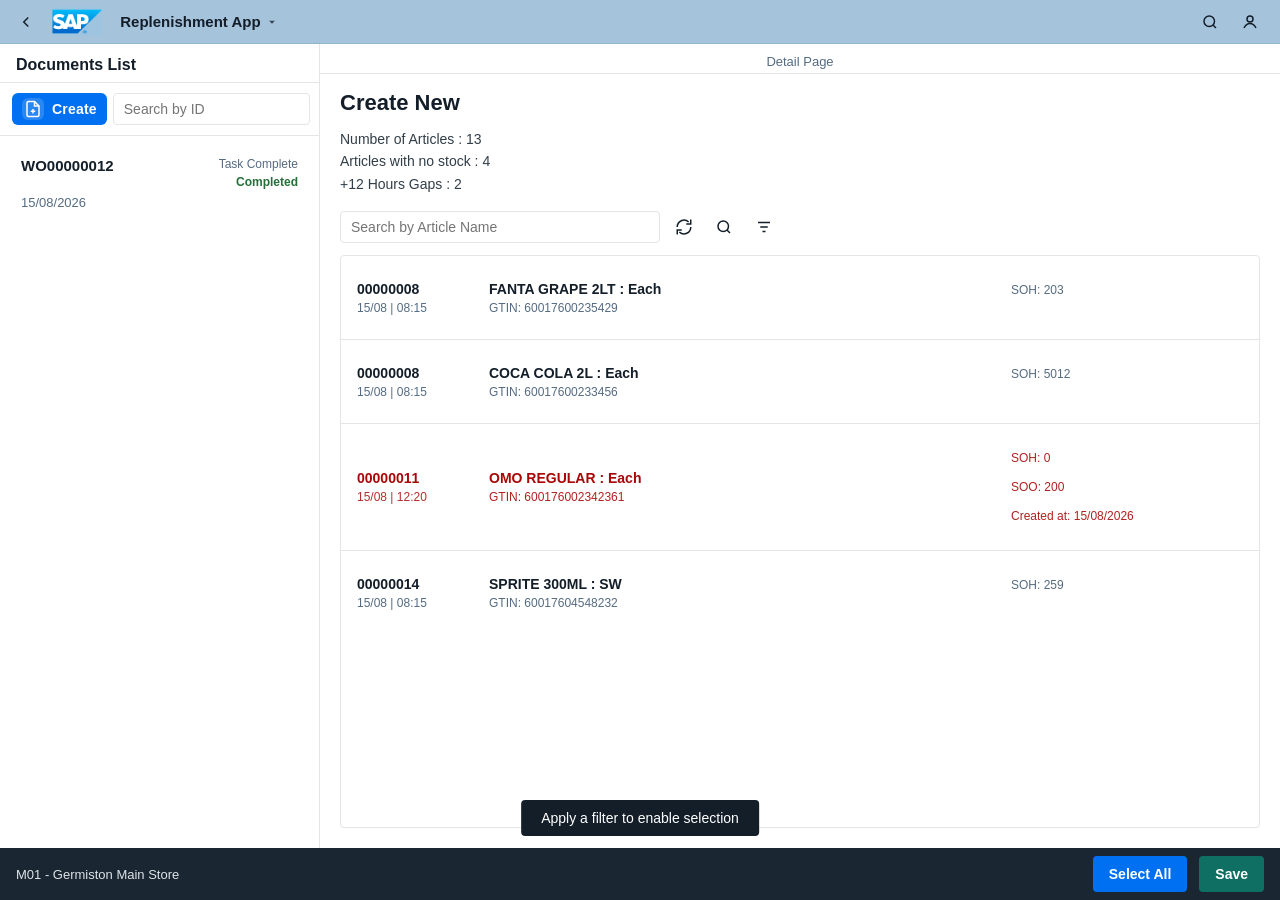
==== commit bfec2ed7: "Move Create button to documents toolbar" ====
--- a/prototype/gap-scan/index.html
+++ b/prototype/gap-scan/index.html
@@ -53,6 +53,17 @@
         <aside class="master" aria-label="Documents list">
           <div class="master__header">Documents List</div>
           <div class="master__toolbar">
+            <button type="button" class="create-btn" id="btn-create" aria-label="Create">
+              <span class="create-btn__icon" aria-hidden="true">
+                <svg width="18" height="18" viewBox="0 0 24 24" fill="none" stroke="currentColor" stroke-width="2">
+                  <path d="M14 2H6a2 2 0 0 0-2 2v16a2 2 0 0 0 2 2h12a2 2 0 0 0 2-2V8z"/>
+                  <path d="M14 2v6h6"/>
+                  <path d="M12 12v6"/>
+                  <path d="M9 15h6"/>
+                </svg>
+              </span>
+              <span class="create-btn__text">Create</span>
+            </button>
             <div class="search-field">
               <input id="doc-search" type="search" placeholder="Search by ID" autocomplete="off" />
             </div>
--- a/prototype/gap-scan/styles.css
+++ b/prototype/gap-scan/styles.css
@@ -165,6 +165,45 @@
   border-bottom: 1px solid var(--border);
 }
 
+.create-btn {
+  height: 32px;
+  padding: 0 10px;
+  border: none;
+  border-radius: 6px;
+  background: var(--accent-blue);
+  color: #fff;
+  display: inline-flex;
+  align-items: center;
+  gap: 8px;
+  font: inherit;
+  font-weight: 700;
+  cursor: pointer;
+  flex: 0 0 auto;
+}
+
+.create-btn:hover {
+  background: #0a4e86;
+}
+
+.create-btn:focus-visible {
+  outline: 2px solid rgba(10, 78, 134, 0.45);
+  outline-offset: 2px;
+}
+
+.create-btn__icon {
+  width: 22px;
+  height: 22px;
+  border-radius: 6px;
+  background: rgba(255, 255, 255, 0.16);
+  display: inline-flex;
+  align-items: center;
+  justify-content: center;
+}
+
+.create-btn__text {
+  letter-spacing: 0.2px;
+}
+
 .search-field {
   flex: 1;
   display: flex;
@@ -244,6 +283,8 @@
   background: #e5f0fa;
   border-color: var(--accent-blue);
 }
+
+/* Create action moved to the master toolbar (see .create-btn). */
 
 .doc-item__row1 {
   display: flex;
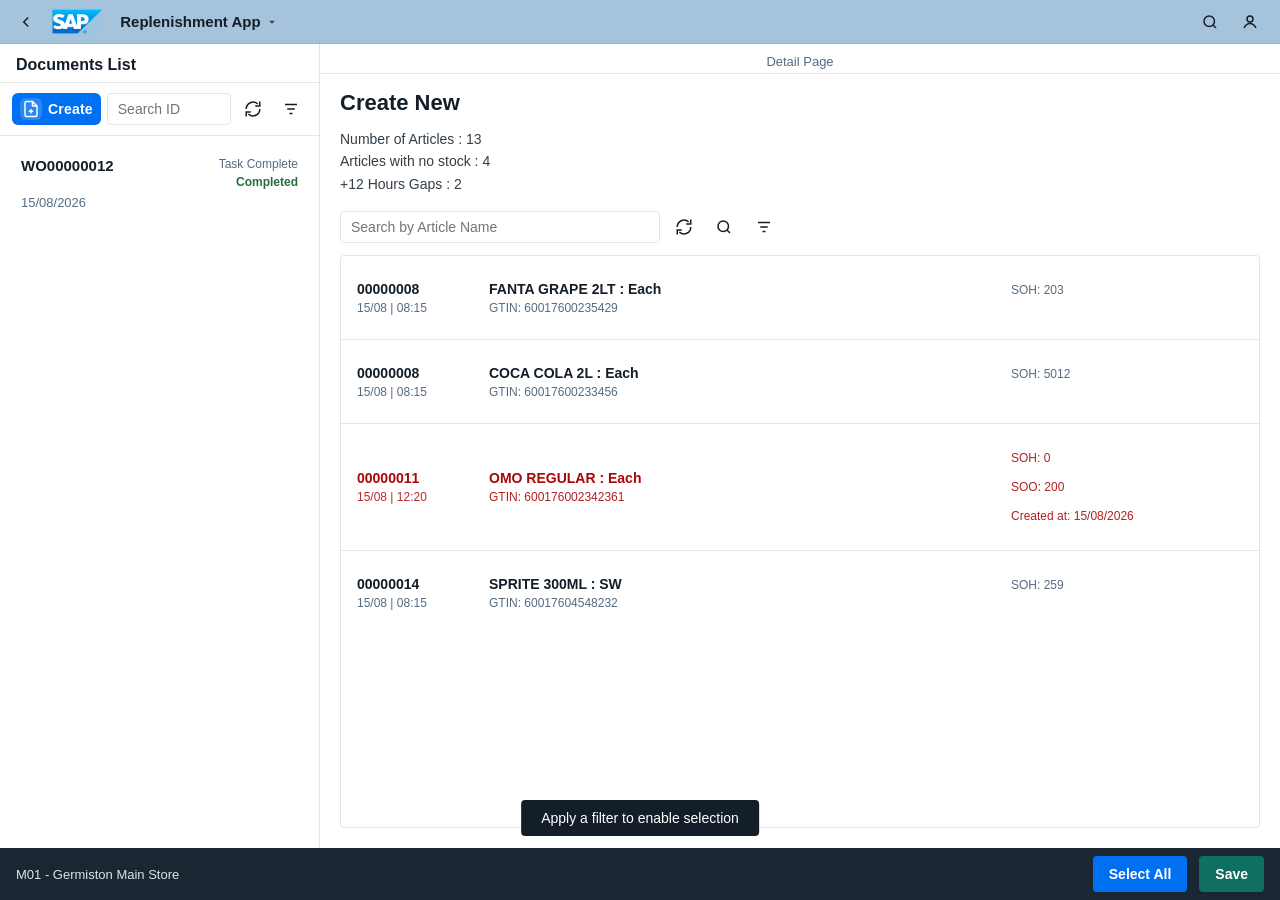
==== commit d9ae1865: "Tighten documents toolbar to single line" ====
--- a/prototype/gap-scan/index.html
+++ b/prototype/gap-scan/index.html
@@ -65,7 +65,7 @@
               <span class="create-btn__text">Create</span>
             </button>
             <div class="search-field">
-              <input id="doc-search" type="search" placeholder="Search by ID" autocomplete="off" />
+              <input id="doc-search" type="search" placeholder="Search ID" autocomplete="off" />
             </div>
             <button type="button" class="icon-btn" id="btn-refresh-docs" aria-label="Refresh">
               <svg width="18" height="18" viewBox="0 0 24 24" fill="none" stroke="currentColor" stroke-width="2">
--- a/prototype/gap-scan/styles.css
+++ b/prototype/gap-scan/styles.css
@@ -163,18 +163,19 @@
   gap: 6px;
   padding: 10px 12px;
   border-bottom: 1px solid var(--border);
+  flex-wrap: nowrap;
 }
 
 .create-btn {
   height: 32px;
-  padding: 0 10px;
+  padding: 0 8px;
   border: none;
   border-radius: 6px;
   background: var(--accent-blue);
   color: #fff;
   display: inline-flex;
   align-items: center;
-  gap: 8px;
+  gap: 6px;
   font: inherit;
   font-weight: 700;
   cursor: pointer;
@@ -205,7 +206,8 @@
 }
 
 .search-field {
-  flex: 1;
+  flex: 1 1 0;
+  min-width: 120px;
   display: flex;
   align-items: center;
   border: 1px solid var(--border);
